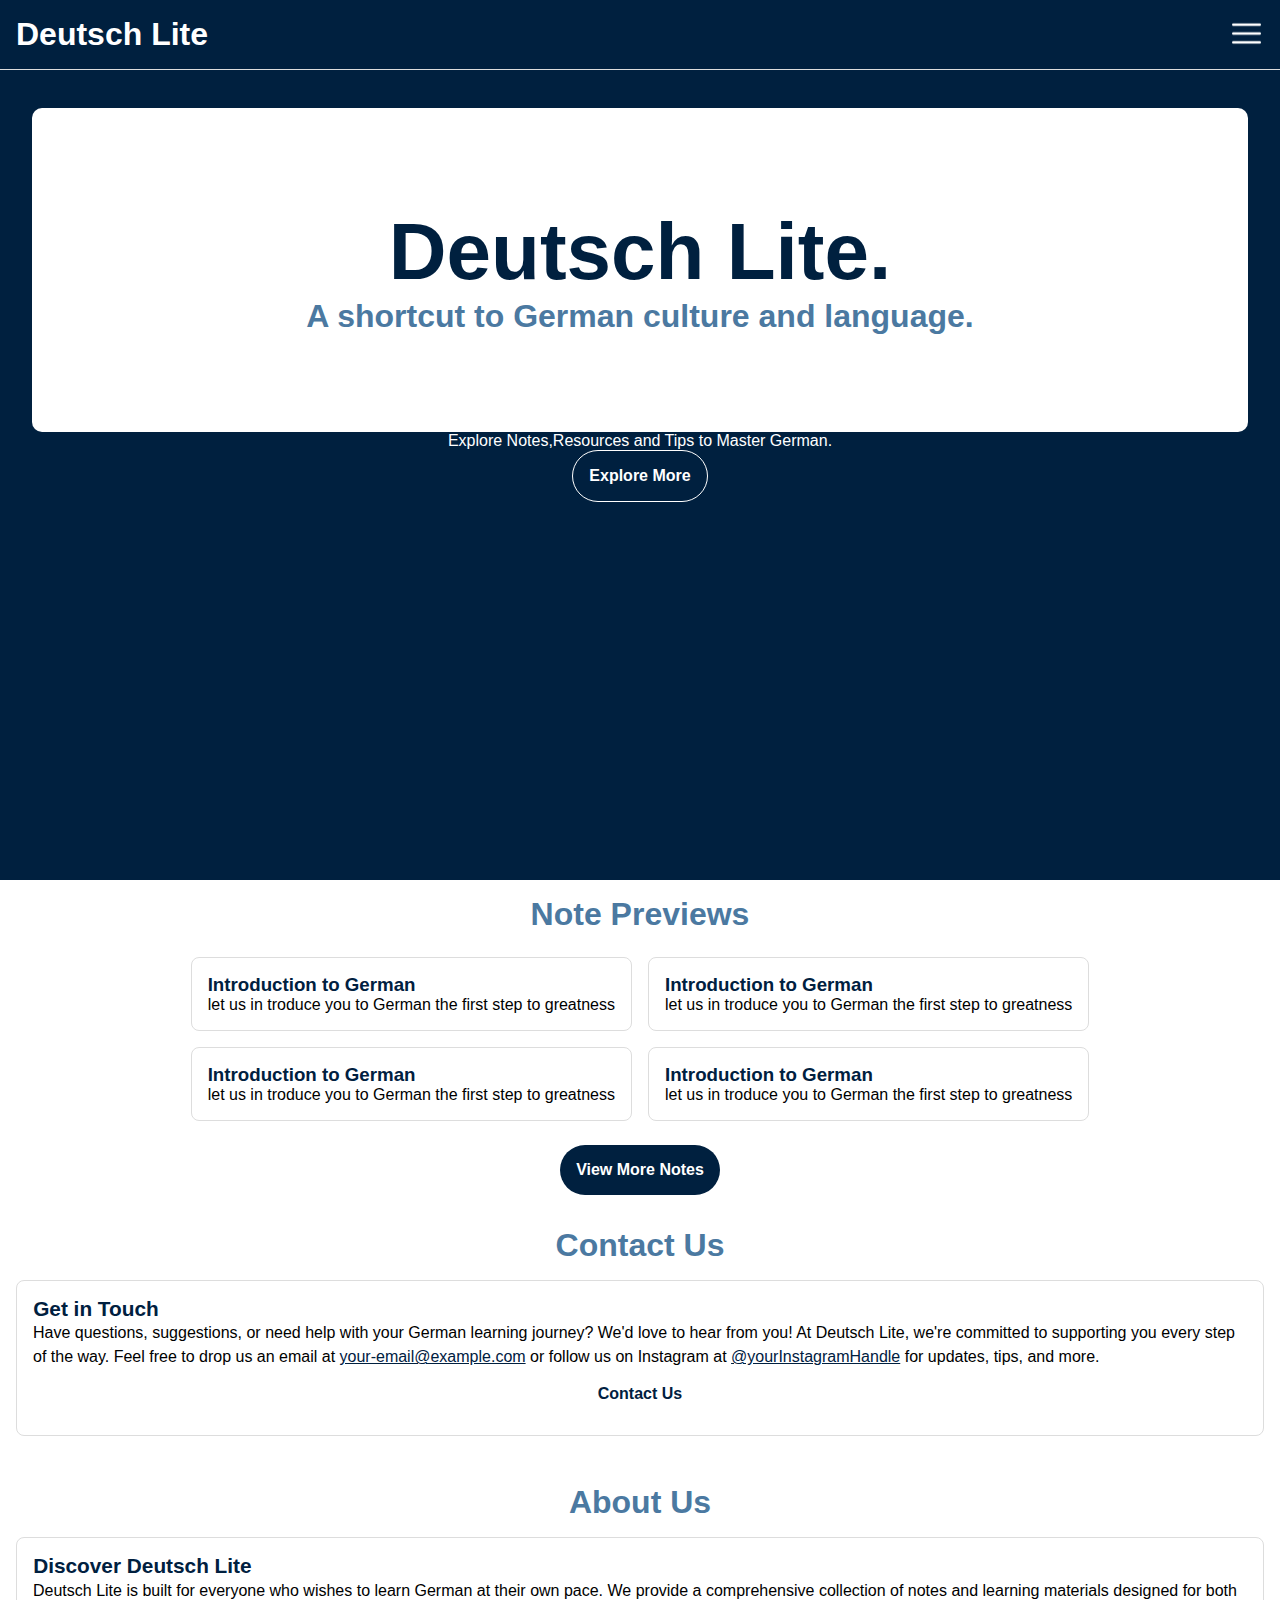
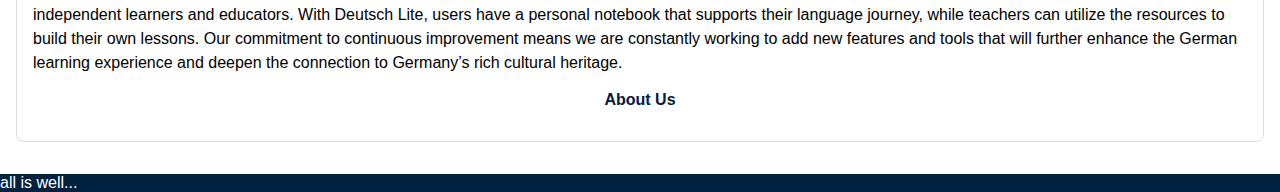
==== index.html @ 6a072780 "added the component to app.js and dlt components files" ====
<!DOCTYPE html>
<html lang="en">
<head>
  <meta charset="UTF-8">
  <meta name="viewport" content="width=device-width, initial-scale=1.0">
  <link rel="stylesheet" href="./css-folder/home.css">
  <link rel="stylesheet" href="./css-folder/general.css">
  <title>Deutsch Lite</title>
</head>
<body>
  <section class="hero-section">
    <div class="main-box">
    <h1>Deutsch Lite.</h1>
    <h2>A shortcut to German culture and language.</h2>
    </div>
    
    <div class="material-box">
      <p>Explore Notes,Resources and Tips to Master German.</p>
    </div>
    

    <a href="/pages/explore.html" class="btn">Explore More</a>
  </section>
  <section class="notes-section sect">
    <h2 class="sub-headings">Note Previews</h2>
    <div class="note-previews">
      <div class="notes-box">
        <h3>Introduction to German</h3>
        <p>let us in troduce you to German the first step to greatness </p>
      </div>
      <div class="notes-box">
        <h3>Introduction to German</h3>
        <p>let us in troduce you to German the first step to greatness </p>
      </div>
      <div class="notes-box">
        <h3>Introduction to German</h3>
        <p>let us in troduce you to German the first step to greatness </p>
      </div>
      <div class="notes-box">
        <h3>Introduction to German</h3>
        <p>let us in troduce you to German the first step to greatness </p>
      </div>
    </div>
   

    <a href="notes.html" class="btn">View More Notes</a>

  </section>
  <section class="contact-section sect">
    <h2 class="sub-headings">Contact Us</h2>
    <div class="contact-box preview-box">
      <h3>Get in Touch</h3>
      <p>Have questions, suggestions, or need help with your German learning journey? We'd love to hear from you! At Deutsch Lite, we're committed to supporting you every step of the way. Feel free to drop us an email at <a href="mailto:your-email@example.com">your-email@example.com</a> or follow us on Instagram at <a href="https://www.instagram.com/yourInstagramHandle">@yourInstagramHandle</a> for updates, tips, and more.</p>


        <a href="contact.html" class="btn">Contact Us</a>
    </div>
  </section>
  <section class="about-section sect">
    <h2 class="sub-headings">About Us</h2>
    <div class="about-box preview-box">
      <h3>Discover Deutsch Lite</h3>
      <p>Deutsch Lite is built for everyone who wishes to learn German at their own pace. We provide a comprehensive collection of notes and learning materials designed for both independent learners and educators. With Deutsch Lite, users have a personal notebook that supports their language journey, while teachers can utilize the resources to build their own lessons. Our commitment to continuous improvement means we are constantly working to add new features and tools that will further enhance the German learning experience and deepen the connection to Germany’s rich cultural heritage.</p>

        <a href="./about.html" class="btn">About Us</a>
    </div>
  </section>

  <script type="module" src="/app.js"></script>
</body>
</html>
---- css-folder/home.css ----
*{
    margin: 0;
    padding: 0;
    box-sizing: border-box;
    font-family: Helvetica, Arial;
}

/*buttons styling */

.btn{
    color: white;
    text-align: center;
    padding: 1rem;
    font-weight: bold;
    display: block;
    text-decoration: none;
    border-radius: 50px;
    transition: transform 0.02s ease;
 
}

.btn:hover{
    transform: scale(1.05);
}

/* sub headings of all sections are given same style*/
.sub-headings{
    color: #4b79a1;
    font-size: 2rem;
}

/* section comands which are same */

.sect{
    display: flex;
    flex-direction: column;
    align-items: center;
    padding: 1rem;
}

.preview-box{
    background:#ffffff;
    border:1px solid#ddd;
    border-radius: 0.5rem;
    padding: 1rem;
    margin-top: 1rem;
    margin-bottom:1rem;
}

.preview-box h3{
    color:#00203f;
    margin: 0.01rem;
    font-size: 1.3rem;
}

.preview-box p{
    margin: 0;
    padding: 0;
    line-height: 1.5;
}

.preview-box a{
    color: #00203f;
}




/* hero section styling */
.hero-section{
    color:#ffffff ;
    background:#00203f;
    height: 90vh;
    display: flex;
    align-items: center;
    flex-direction: column;
    box-sizing: border-box;
    

}

.hero-section a {
    background: #00203f;
    border: 0.01rem solid white;
}

.main-box{
    background-color:#ffffff;
    width: 95%;
    height: 40%;
    margin-top:3%;
    padding:4%;
    border-radius:10px;
    display:flex;
    align-items:center;
    justify-content:center;
    flex-direction:column;
}

.main-box h1{
    color:#00203f;
    font-size:5rem;
}

.main-box h2{
    color:#4b79a1;
    font-size:2rem;
}

.material-box{
    display: felx;
    align-items: center;
}


/* notes section styling*/
.notes-section a{
    background: #00203f;
}

.note-previews{
    display: flex;
    justify-content: center;
    flex-wrap:wrap;
    margin-top: 1rem ;
    margin-bottom: 1rem;
}
.notes-box{

    background: #ffffff;
    border: 1px solid #ddd;
    border-radius: 0.5rem;
    margin:0.5rem;
    padding: 1rem;
    
}

.notes-box:hover {
    transform: translateY(-5px);
    box-shadow: 0 8px 12px rgba(0, 0, 0, 0.15)

}

.notes-box h3{
    color:#00203f;
}






@media only screen and (max-width: 768px) {
    /* Your styles for phone screens here */

    .main-box h1{

        font-size:5rem;
    }

    .main-box h2{
        color:#4b79a1;
        font-size:1.4rem;
    }

    @media only screen and (max-width: 768px) {
        .material-box {
            display: flex;
            align-items: center;
            justify-content: center;
            text-align: center;
            margin: 3%;
        }
    }
    


  }
---- css-folder/general.css ----
*{
    margin: 0;
    padding: 0;
    box-sizing: border-box;
    font-family: Helvetica, Arial;
}

/* header */

/* header styling*/

header{
    display: flex;
    justify-content: space-between;
    flex-direction: row;
    color: white;
    background: #00203f;
    padding: 0.5rem;
    border-bottom: 1px solid #ddd;
    
}

header h1{
    margin: 0.5rem;
}

header img {
    width: 35px;
    height: 35px;
    filter: invert(1);
    padding: 3px;
    cursor: pointer;
    margin: 0.5rem;
    border-radius: 3px;
}

header img:hover{
    border: 1px solid black;
}

/* footer */

/* footer styling*/

footer{
    color: white;
    background: #00203f;
   
}
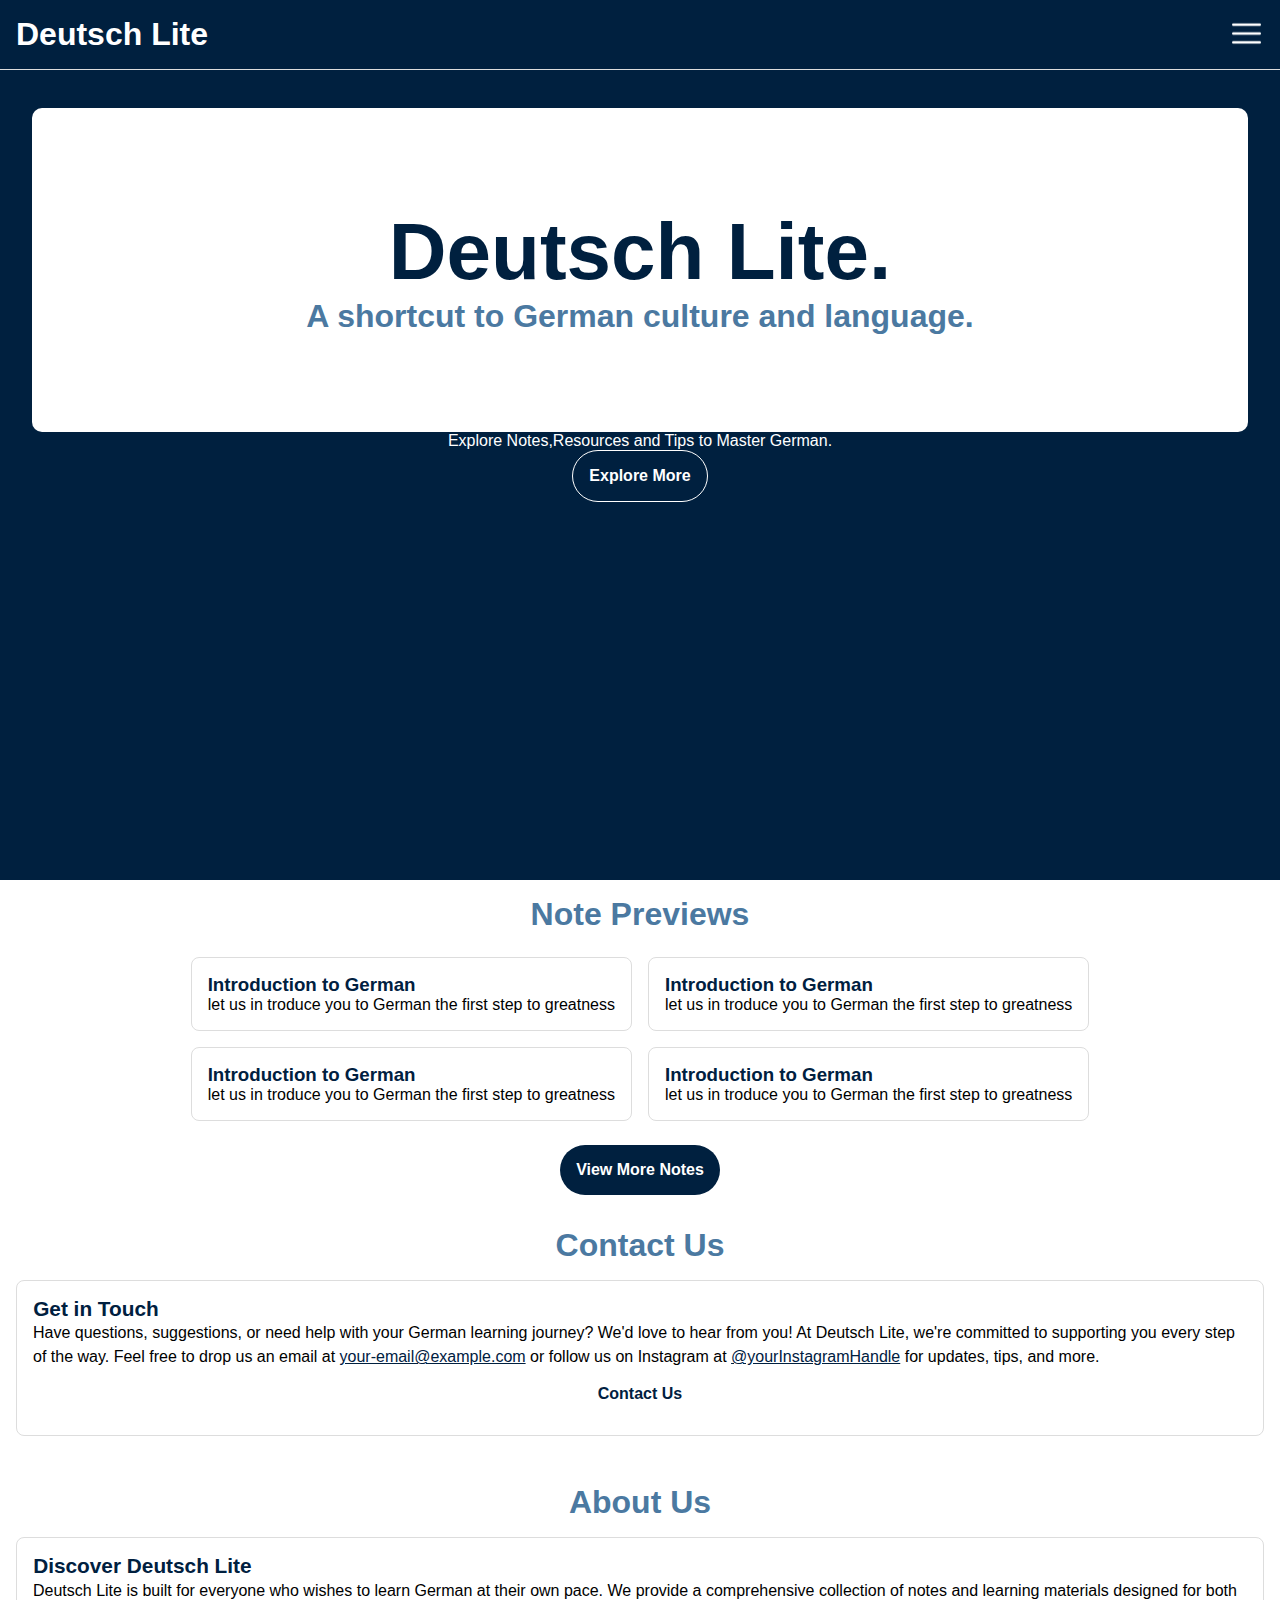
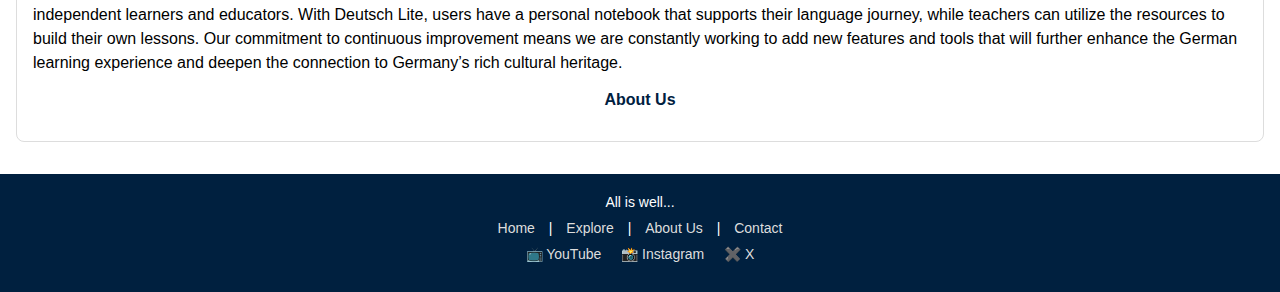
==== commit 2ea337e7: "added first note alphabets and alomost done footer" ====
--- a/index.html
+++ b/index.html
@@ -19,7 +19,7 @@
     </div>
     
 
-    <a href="/pages/explore.html" class="btn">Explore More</a>
+    <a href="./pages/explore.html" class="btn">Explore More</a>
   </section>
   <section class="notes-section sect">
     <h2 class="sub-headings">Note Previews</h2>
@@ -43,7 +43,7 @@
     </div>
    
 
-    <a href="notes.html" class="btn">View More Notes</a>
+    <a href="/pages/notes.html" class="btn">View More Notes</a>
 
   </section>
   <section class="contact-section sect">
--- a/css-folder/home.css
+++ b/css-folder/home.css
@@ -1,9 +1,3 @@
-*{
-    margin: 0;
-    padding: 0;
-    box-sizing: border-box;
-    font-family: Helvetica, Arial;
-}
 
 /*buttons styling */
 
--- a/css-folder/general.css
+++ b/css-folder/general.css
@@ -6,7 +6,6 @@
 }
 
 /* header */
-
 /* header styling*/
 
 header{
@@ -39,11 +38,62 @@
 }
 
 /* footer */
-
 /* footer styling*/
 
-footer{
+footer {
     color: white;
     background: #00203f;
-   
+    padding: 20px;
+    text-align: center;
+    font-size: 14px;
+}
+
+.footer-content {
+    max-width: 1200px;
+    margin: 0 auto;
+}
+
+.footer-links {
+    margin: 10px 0;
+}
+
+.footer-links a {
+    color: #ddd;
+    text-decoration: none;
+    padding: 0 10px;
+}
+
+.footer-links a:hover {
+    text-decoration: underline;
+}
+
+.footer-social {
+    margin: 10px 0;
+}
+
+.social-icon {
+    color: #ddd;
+    text-decoration: none;
+    margin: 0 8px;
+}
+
+.social-icon:hover {
+    color: #f0a500;
+}
+
+/* heading style  */ 
+/* same in every files */
+/* gn.heading stands for general heading */
+.gn-heading{
+    margin-top: 1rem;
+    margin-left: 1rem;
+    color:#4b79a1;
+    font-size: 90px;
+}
+.heading-line{
+    height: 7px;
+    width: 30vw;
+    background-color: #00203f;
+    margin-left: 1rem;
+    margin-bottom: 1rem;
 }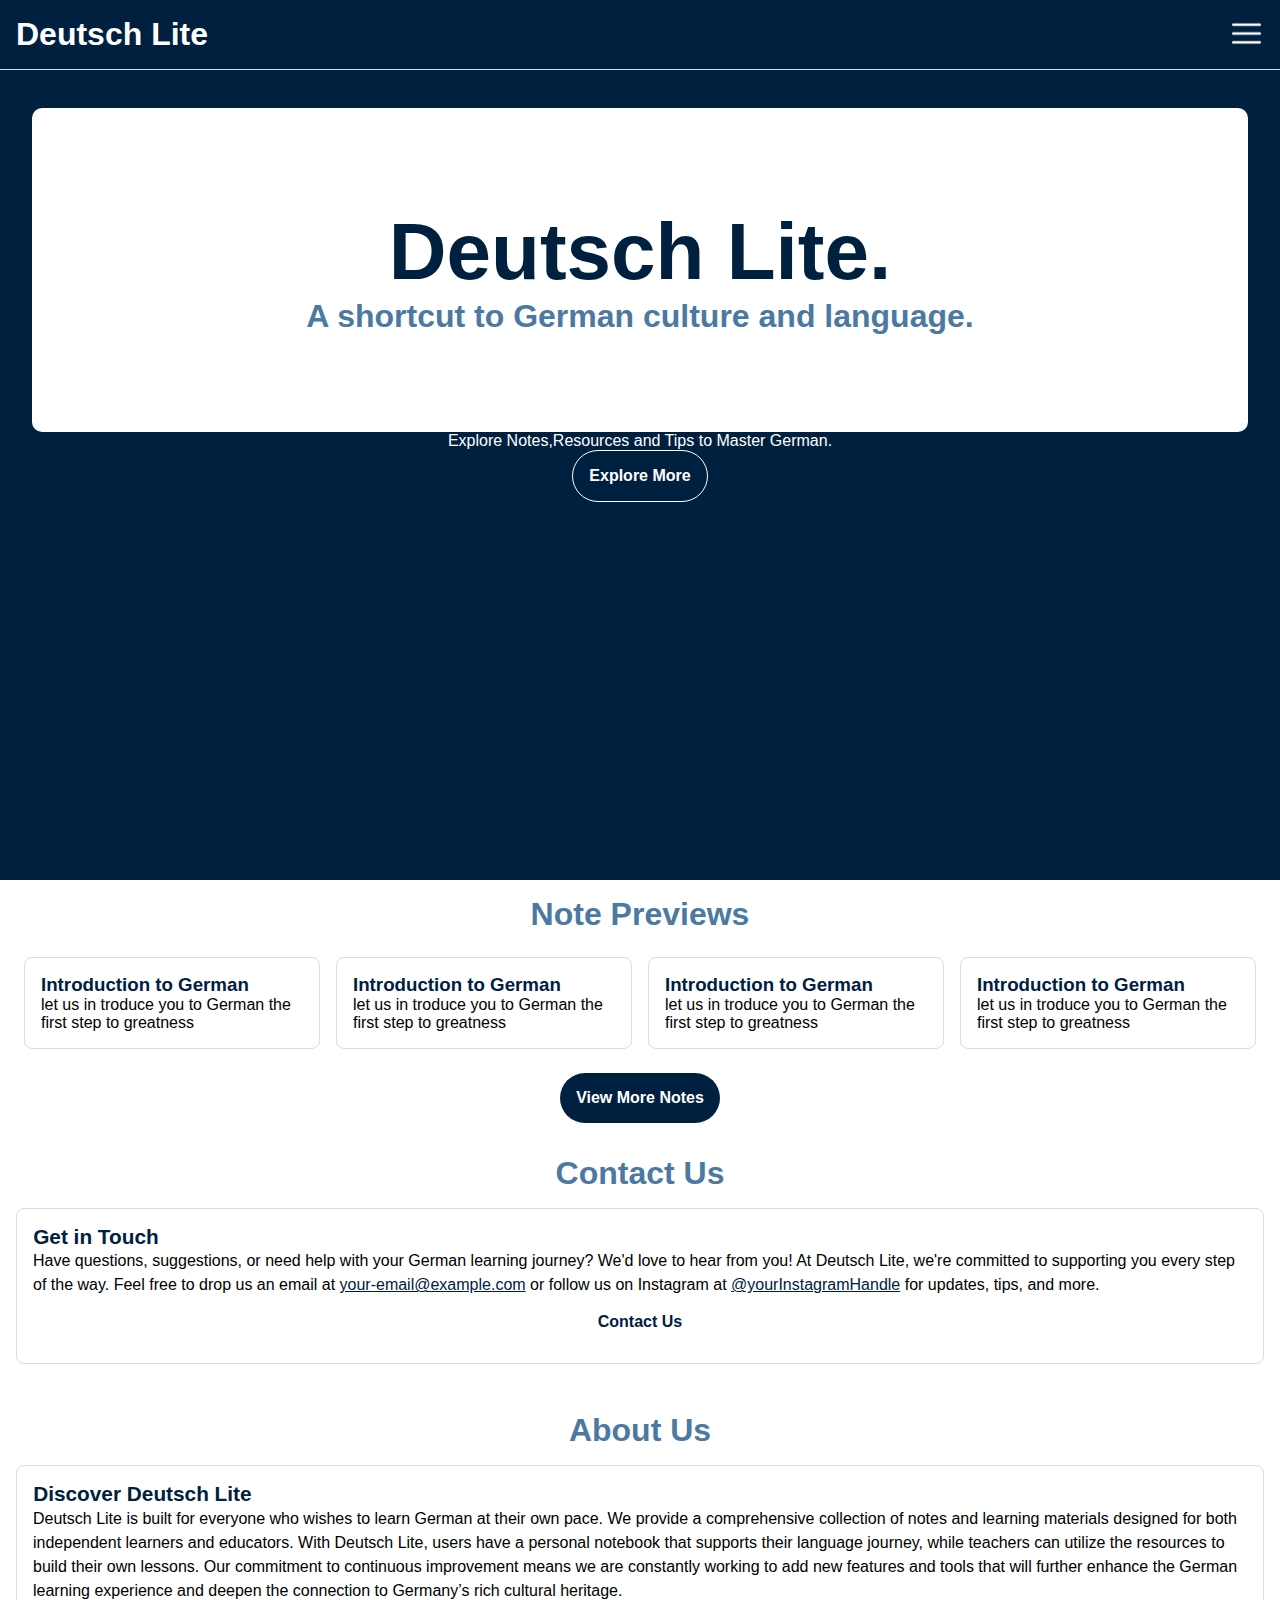
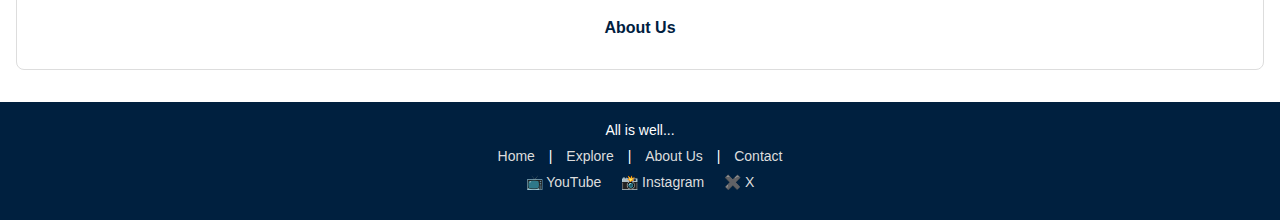
==== commit 96b32eab: "almost completed" ====
--- a/index.html
+++ b/index.html
@@ -8,6 +8,7 @@
   <title>Deutsch Lite</title>
 </head>
 <body>
+  <header></header>
   <section class="hero-section">
     <div class="main-box">
     <h1>Deutsch Lite.</h1>
@@ -40,10 +41,11 @@
         <h3>Introduction to German</h3>
         <p>let us in troduce you to German the first step to greatness </p>
       </div>
+      
     </div>
    
 
-    <a href="/pages/notes.html" class="btn">View More Notes</a>
+    <a href="/notes.html" class="btn">View More Notes</a>
 
   </section>
   <section class="contact-section sect">
@@ -65,6 +67,7 @@
         <a href="./about.html" class="btn">About Us</a>
     </div>
   </section>
+  <footer></footer>
 
   <script type="module" src="/app.js"></script>
 </body>
--- a/css-folder/home.css
+++ b/css-folder/home.css
@@ -58,7 +58,7 @@
 }
 
 
-
+/* --------------- */
 
 /* hero section styling */
 .hero-section{
@@ -105,20 +105,18 @@
     display: felx;
     align-items: center;
 }
-
+/* --------------------------- */
 
 /* notes section styling*/
-.notes-section a{
-    background: #00203f;
-}
-
+/* note-box design */
 .note-previews{
     display: flex;
     justify-content: center;
-    flex-wrap:wrap;
     margin-top: 1rem ;
     margin-bottom: 1rem;
 }
+
+
 .notes-box{
 
     background: #ffffff;
@@ -137,6 +135,10 @@
 
 .notes-box h3{
     color:#00203f;
+}
+
+.notes-section a{
+    background: #00203f;
 }
 
 
--- a/css-folder/general.css
+++ b/css-folder/general.css
@@ -81,6 +81,28 @@
     color: #f0a500;
 }
 
+/* note-box design */
+
+.notes-box{
+
+    background: #ffffff;
+    border: 1px solid #ddd;
+    border-radius: 0.5rem;
+    margin:0.5rem;
+    padding: 1rem;
+    
+}
+
+.notes-box:hover {
+    transform: translateY(-5px);
+    box-shadow: 0 8px 12px rgba(0, 0, 0, 0.15)
+
+}
+
+.notes-box h3{
+    color:#00203f;
+}
+
 /* heading style  */ 
 /* same in every files */
 /* gn.heading stands for general heading */
@@ -88,12 +110,107 @@
     margin-top: 1rem;
     margin-left: 1rem;
     color:#4b79a1;
-    font-size: 90px;
+    font-size: 40px;
 }
 .heading-line{
     height: 7px;
-    width: 30vw;
+    width: 90vw;
     background-color: #00203f;
     margin-left: 1rem;
     margin-bottom: 1rem;
+    border-radius: 50px;
+}
+
+
+table {
+    margin: 50px auto; /* Centers the table horizontally */
+    border-collapse: collapse;
+    width: 70%;
+    background-color: #ffffff;
+    box-shadow: 0 2px 5px rgba(0, 0, 0, 0.1);
+    text-align: left;
+  }
+
+  th, td {
+    padding: 12px 15px;
+    border: 1px solid #ddd;
+  }
+
+  th {
+    background-color: #f2f2f2;
+    color: #333;
+  }
+
+  tr:nth-child(even) {
+    background-color: #f9f9f9;
+  }
+
+  .letters {
+    font-weight: bold;
+  }
+
+
+
+
+
+
+  nav {
+    position: fixed;
+    top: 0;
+    right: 0;
+    height: 100%;
+    width: 0;
+    overflow-x: hidden;
+    transition: 0.5s;
+    background-color: #00203f;
+    z-index: 1;
+}
+
+nav ul {
+    list-style-type: none;
+    padding: 0;
+    margin: 0;
+    height: 100%;
+    display: flex;
+    flex-direction: column;
+    justify-content: center;
+}
+
+nav ul li {
+    padding: 8px 16px;
+    text-align: center;
+}
+
+nav ul li a {
+    color: white;
+    text-decoration: none;
+    font-size: 25px;
+    display: block;
+    transition: 0.3s;
+}
+
+nav ul li a:hover {
+    color: #f0a500;
+}
+
+.nav-open {
+    width: 15%;
+}
+
+/* Add a button to open the nav */
+.nav-toggle {
+    position: absolute;
+    top: 20px;
+    left: 20px;
+    font-size: 30px;
+    cursor: pointer;
+    color: white;
+    background-color: #00203f;
+    border: none;
+    padding: 10px;
+    border-radius: 5px;
+}
+
+.nav-toggle:hover {
+    background-color: #f0a500;
 }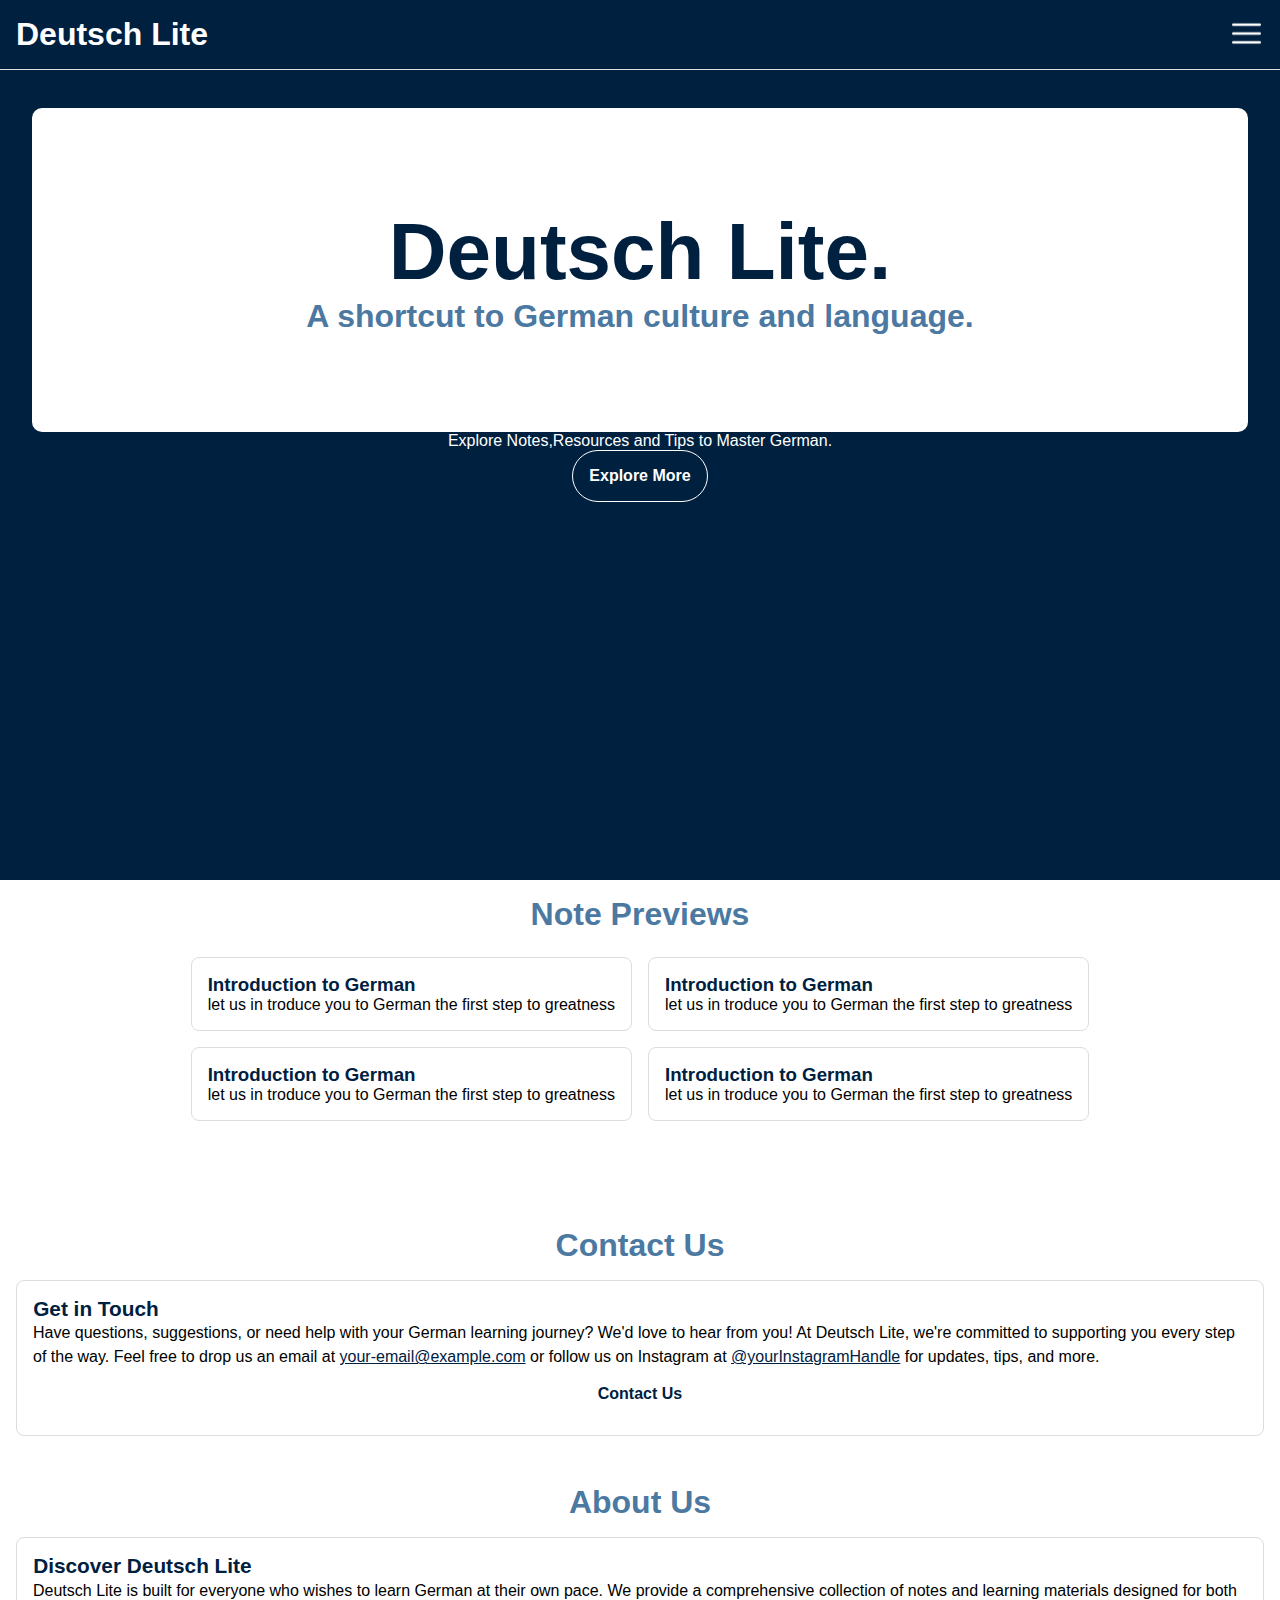
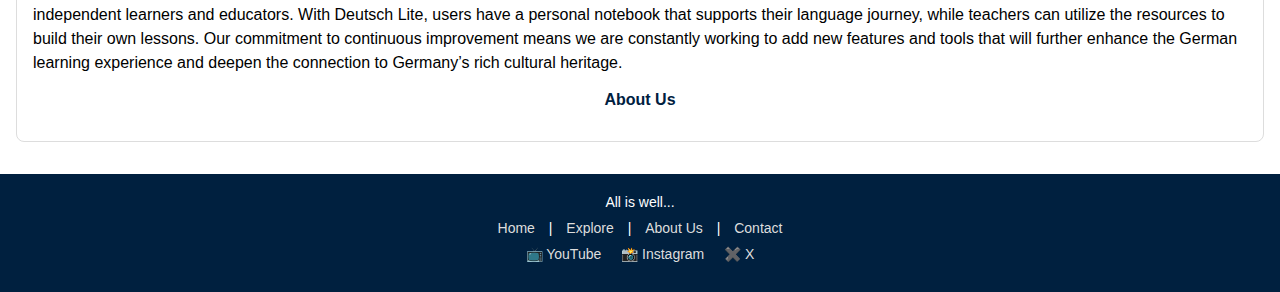
==== commit ca203fc3: "ha" ====
--- a/index.html
+++ b/index.html
@@ -41,11 +41,10 @@
         <h3>Introduction to German</h3>
         <p>let us in troduce you to German the first step to greatness </p>
       </div>
-      
     </div>
    
 
-    <a href="/notes.html" class="btn">View More Notes</a>
+    <a href="/pages/notes.html" class="btn">View More Notes</a>
 
   </section>
   <section class="contact-section sect">
--- a/css-folder/home.css
+++ b/css-folder/home.css
@@ -107,16 +107,13 @@
 }
 /* --------------------------- */
 
-/* notes section styling*/
-/* note-box design */
 .note-previews{
     display: flex;
     justify-content: center;
+    flex-wrap:wrap;
     margin-top: 1rem ;
     margin-bottom: 1rem;
 }
-
-
 .notes-box{
 
     background: #ffffff;
@@ -137,9 +134,6 @@
     color:#00203f;
 }
 
-.notes-section a{
-    background: #00203f;
-}
 
 
 
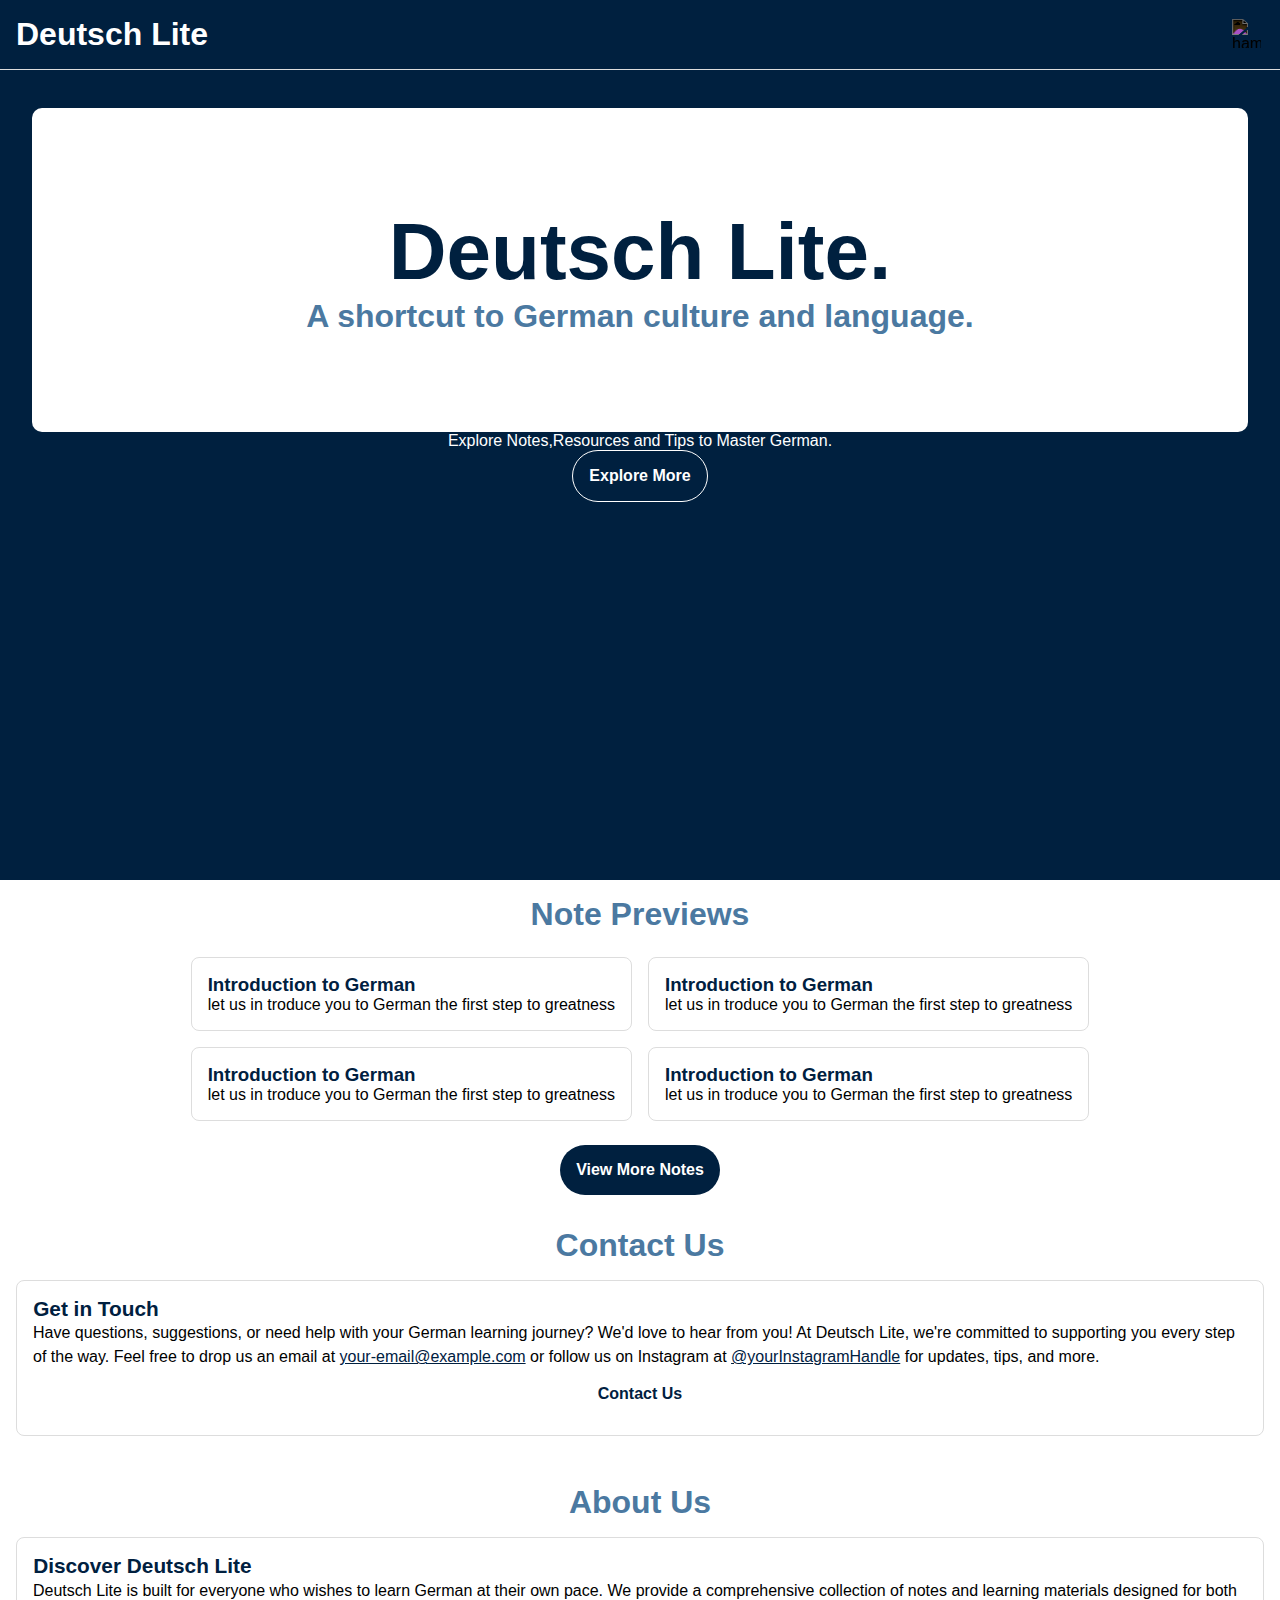
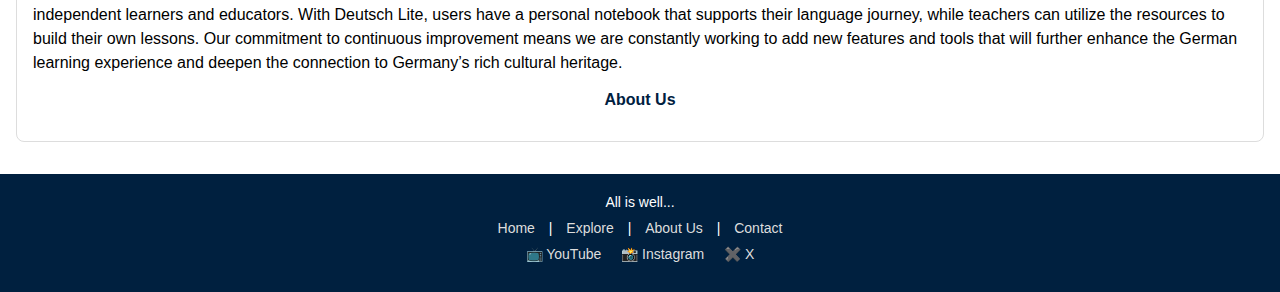
==== commit ddde0a1d: "reworking" ====
--- a/index.html
+++ b/index.html
@@ -44,7 +44,7 @@
     </div>
    
 
-    <a href="/pages/notes.html" class="btn">View More Notes</a>
+    <a href="notes.html" class="btn" id = "note-button">View More Notes</a>
 
   </section>
   <section class="contact-section sect">
--- a/css-folder/home.css
+++ b/css-folder/home.css
@@ -134,6 +134,9 @@
     color:#00203f;
 }
 
+#note-button{
+    background-color:#00203f;
+}
 
 
 
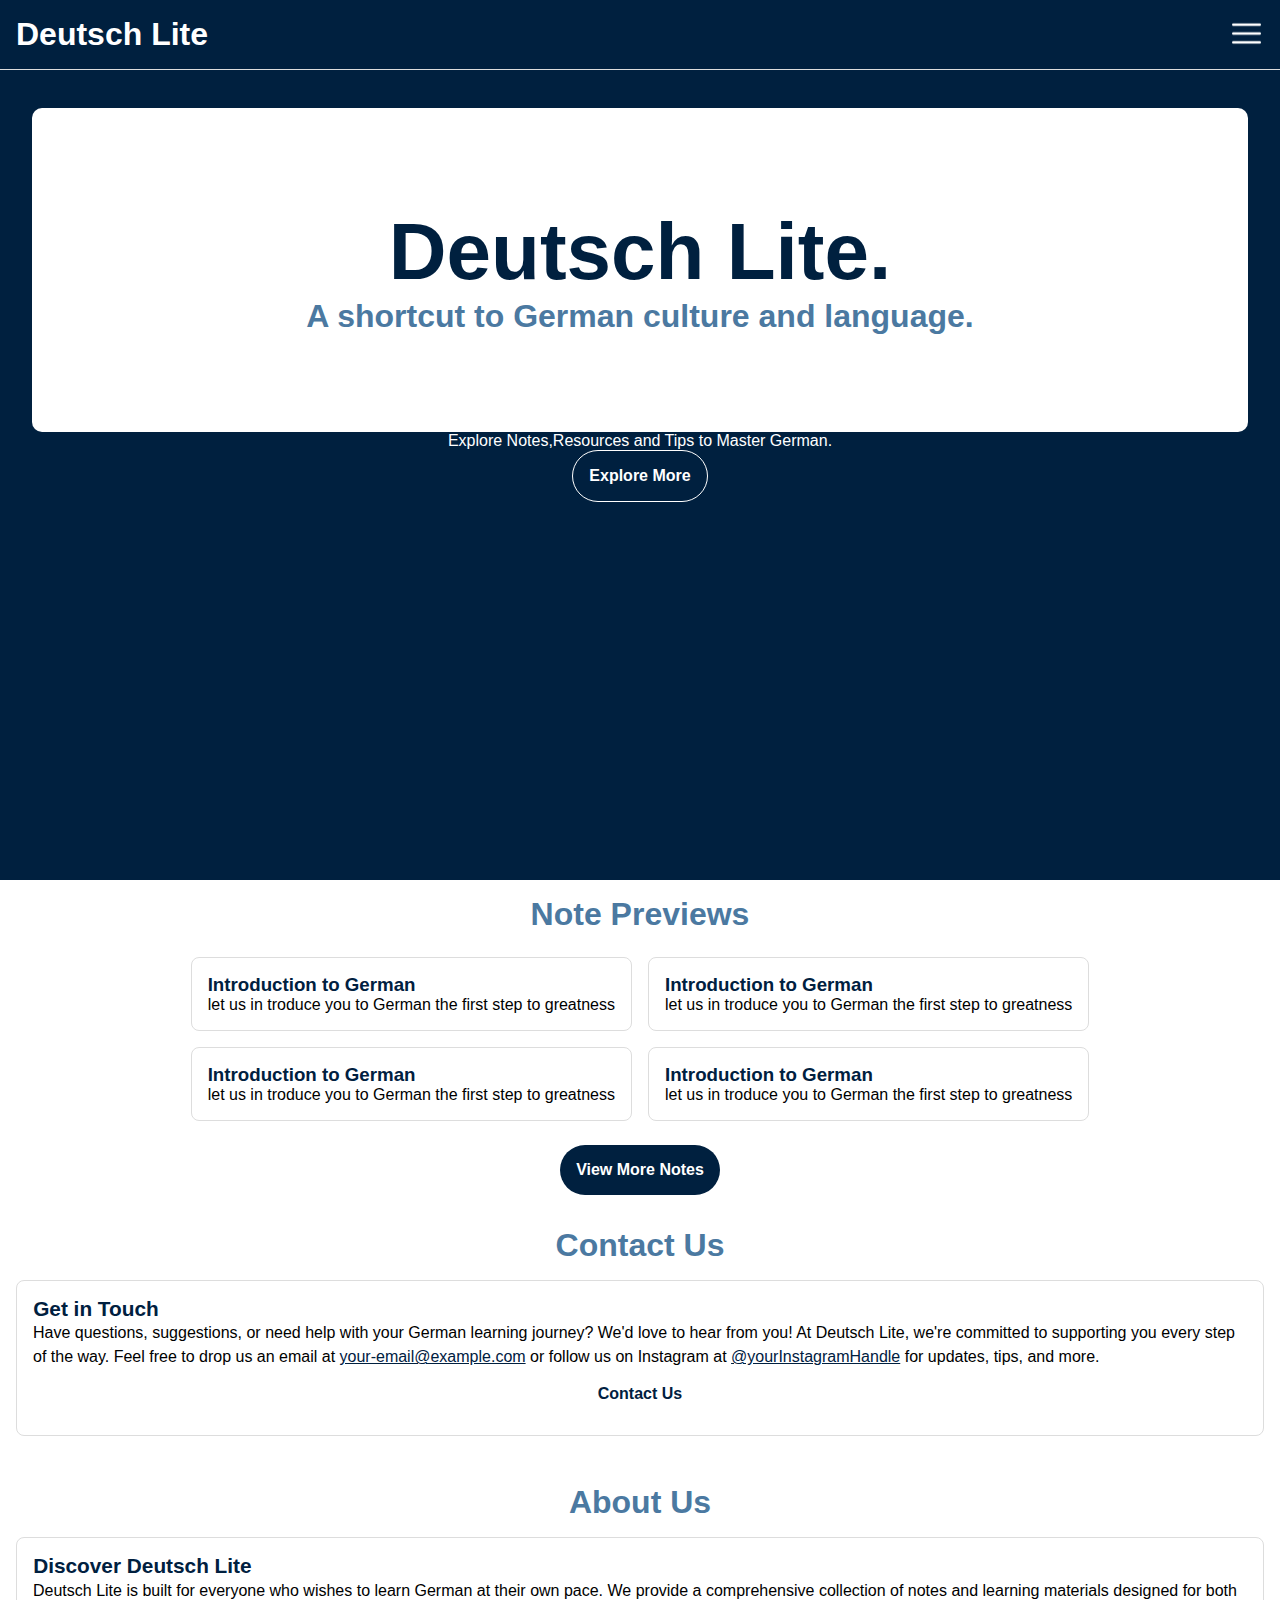
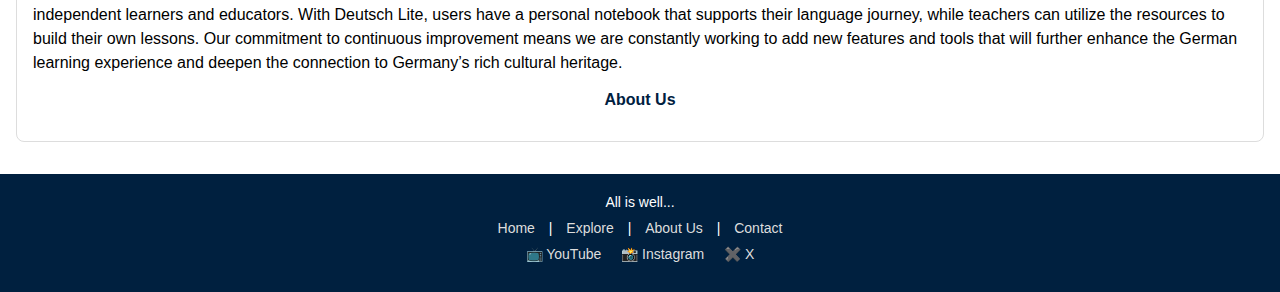
==== commit 694d7dda: "finding the bug" ====
--- a/index.html
+++ b/index.html
@@ -68,6 +68,6 @@
   </section>
   <footer></footer>
 
-  <script type="module" src="/app.js"></script>
+  <script type="module" src="app.js"></script>
 </body>
 </html>